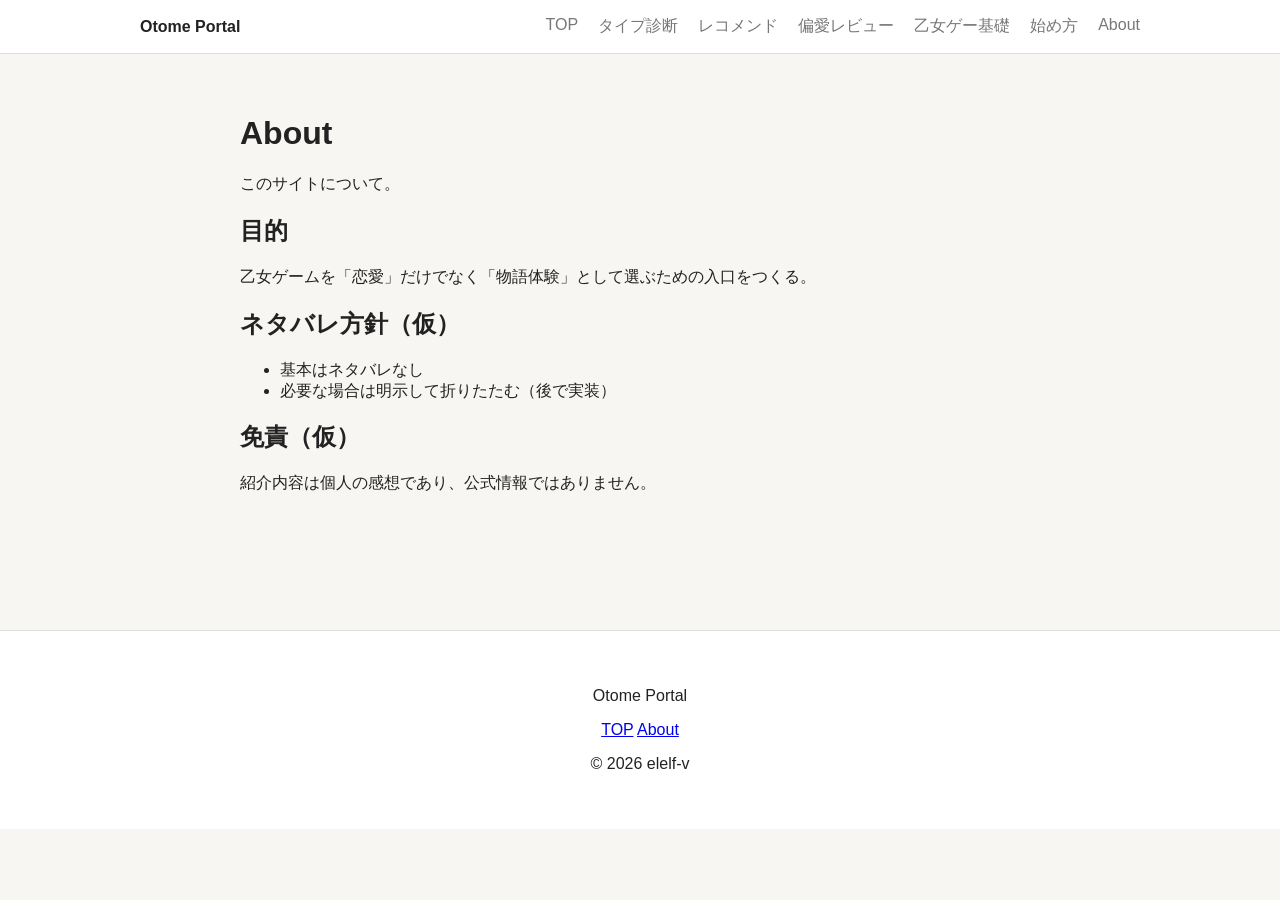
==== about.html @ 53890f55 "feat: initial site structure with shared header/footer and core pages" ====
<!doctype html>
<html lang="ja">
  <head>
    <meta charset="UTF-8" />
    <title>About | Otome Portal</title>
    <meta name="viewport" content="width=device-width, initial-scale=1" />
    <link rel="stylesheet" href="/assets/css/styles.css" />
  </head>
  <body>
    <div id="header"></div>

    <main>
      <h1>About</h1>
      <p>このサイトについて。</p>

      <section>
        <h2>目的</h2>
        <p>
          乙女ゲームを「恋愛」だけでなく「物語体験」として選ぶための入口をつくる。
        </p>
      </section>

      <section>
        <h2>ネタバレ方針（仮）</h2>
        <ul>
          <li>基本はネタバレなし</li>
          <li>必要な場合は明示して折りたたむ（後で実装）</li>
        </ul>
      </section>

      <section>
        <h2>免責（仮）</h2>
        <p>紹介内容は個人の感想であり、公式情報ではありません。</p>
      </section>
    </main>

    <div id="footer"></div>
    <script src="/assets/js/main.js"></script>
  </body>
</html>
---- assets/css/styles.css ----
/* リセット */
body {
  margin: 0;
  font-family: -apple-system, BlinkMacSystemFont, "Segoe UI", sans-serif;
  background: #f8f6f3;
  color: #222;
}

/* ヘッダー */
.site-header {
  background: white;
  border-bottom: 1px solid #ddd;
}

.header-inner {
  max-width: 1000px;
  margin: auto;
  padding: 16px;
  display: flex;
  justify-content: space-between;
  align-items: center;
}

.logo {
  text-decoration: none;
  font-weight: bold;
  color: #222;
}

.global-nav ul {
  list-style: none;
  padding: 0;
  margin: 0;
  display: flex;
}

.global-nav li {
  margin-left: 20px;
}

.global-nav a {
  text-decoration: none;
  color: #777; /* 非アクティブは薄く */
  padding-bottom: 6px; /* 下線用の余白 */
  border-bottom: 2px solid transparent; /* ふだんは見えない下線 */
}

/* ハンバーガー */
.menu-toggle {
  display: none;
  font-size: 24px;
  background: none;
  border: none;
}

/* フッター */
.site-footer {
  margin-top: 80px;
  padding: 40px;
  background: white;
  text-align: center;
  border-top: 1px solid #ddd;
}

/* メイン */
main {
  max-width: 800px;
  margin: auto;
  padding: 40px 20px;
}

/* TOP導線カード */
.card-grid {
  display: grid;
  grid-template-columns: repeat(auto-fit, minmax(200px, 1fr));
  gap: 20px;
}

.card {
  background: white;
  padding: 20px;
  border: 1px solid #ddd;
  text-decoration: none;
  color: inherit;
}

.card:hover {
  background: #f0ede8;
}

/* レスポンシブ */
@media (max-width: 700px) {
  .menu-toggle {
    display: block;
  }

  .global-nav {
    display: none;
  }

  .global-nav.open {
    display: block;
  }

  .global-nav ul {
    flex-direction: column;
  }

  .global-nav li {
    margin: 10px 0;
  }
}
.global-nav a.active {
  font-weight: 700;
  color: #111; /* アクティブは濃く */
  border-bottom-color: #111; /* 透明→濃色に変える */
}
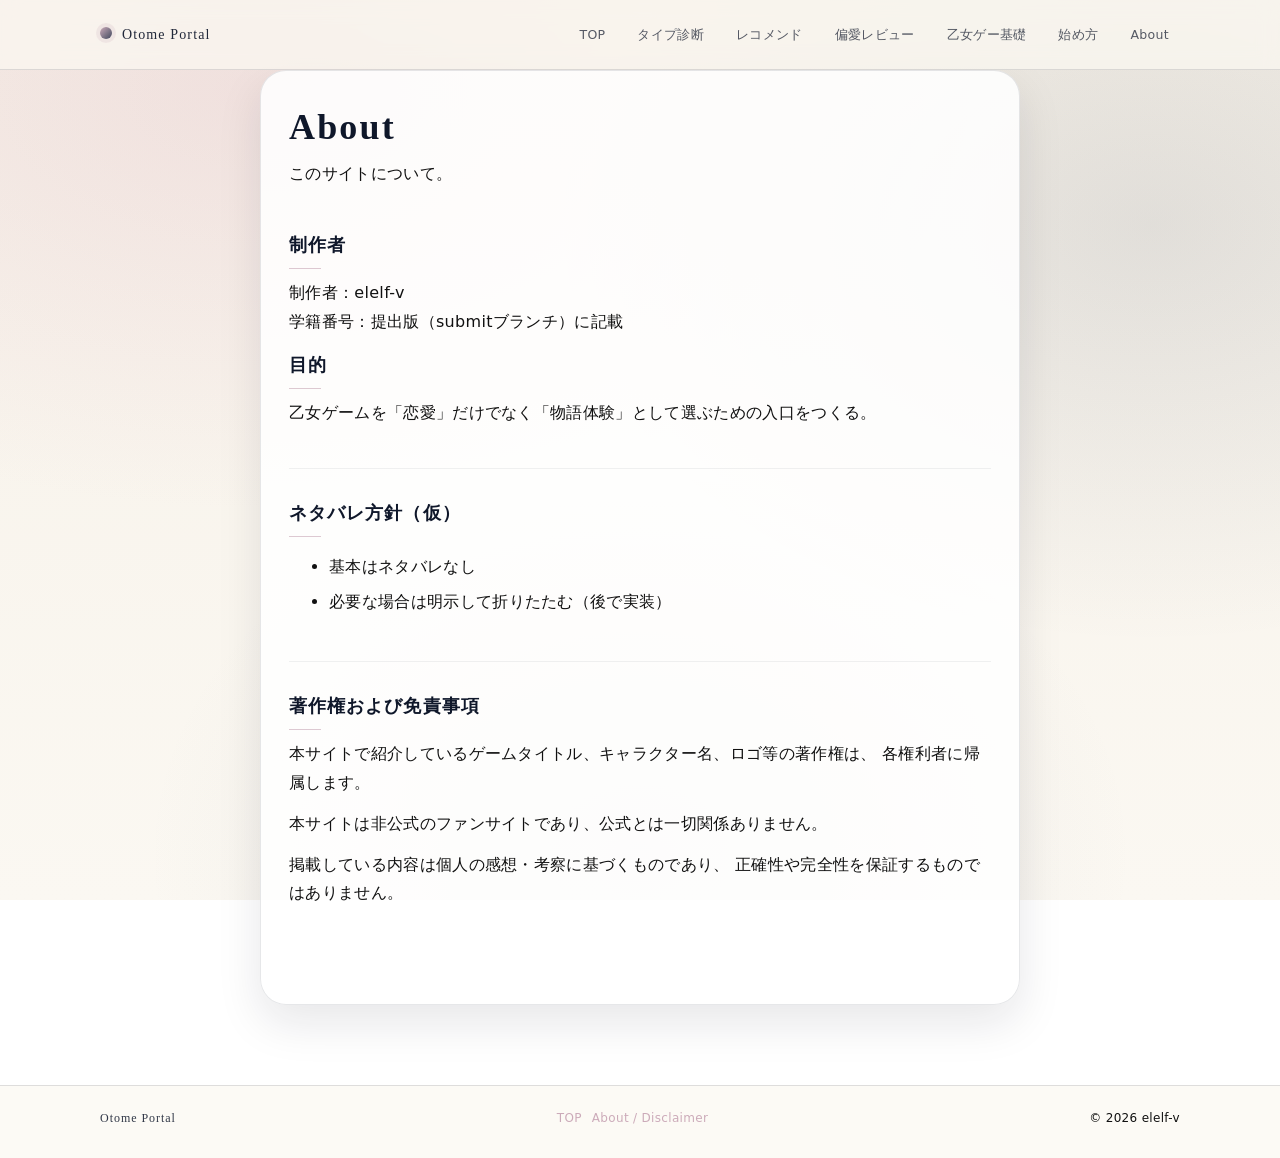
==== commit d4b96e6e: "feat: add author section to about page" ====
--- a/about.html
+++ b/about.html
@@ -4,7 +4,7 @@
     <meta charset="UTF-8" />
     <title>About | Otome Portal</title>
     <meta name="viewport" content="width=device-width, initial-scale=1" />
-    <link rel="stylesheet" href="/assets/css/styles.css" />
+    <link rel="stylesheet" href="assets/css/styles.css" />
   </head>
   <body>
     <div id="header"></div>
@@ -14,6 +14,12 @@
       <p>このサイトについて。</p>
 
       <section>
+        <h2>制作者</h2>
+
+        <p>
+          制作者：elelf-v<br />
+          学籍番号：提出版（submitブランチ）に記載
+        </p>
         <h2>目的</h2>
         <p>
           乙女ゲームを「恋愛」だけでなく「物語体験」として選ぶための入口をつくる。
@@ -29,12 +35,25 @@
       </section>
 
       <section>
-        <h2>免責（仮）</h2>
-        <p>紹介内容は個人の感想であり、公式情報ではありません。</p>
+        <h2>著作権および免責事項</h2>
+
+        <p>
+          本サイトで紹介しているゲームタイトル、キャラクター名、ロゴ等の著作権は、
+          各権利者に帰属します。
+        </p>
+
+        <p>
+          本サイトは非公式のファンサイトであり、公式とは一切関係ありません。
+        </p>
+
+        <p>
+          掲載している内容は個人の感想・考察に基づくものであり、
+          正確性や完全性を保証するものではありません。
+        </p>
       </section>
     </main>
 
     <div id="footer"></div>
-    <script src="/assets/js/main.js"></script>
+    <script src="assets/js/main.js"></script>
   </body>
 </html>
--- a/assets/css/styles.css
+++ b/assets/css/styles.css
@@ -1,30 +1,187 @@
-/* リセット */
+/* =========================================
+  Otome Portal styles
+  - warm beige + navy readability + dusty pink / chic red accent
+========================================= */
+
+:root {
+  /* Base */
+  --bg: #f6f1e8;
+  --bg2: #fbf8f2;
+  --panel: #ffffff;
+  --panel2: #fffaf2;
+  --line: rgba(15, 23, 42, 0.12);
+
+  /* Text */
+  --text: #0f172a;
+  --muted: rgba(15, 23, 42, 0.7);
+  --muted2: rgba(15, 23, 42, 0.55);
+
+  /* Accents */
+  --pink: #d9a3b6;
+  --pinkDeep: #c77f98;
+  --roseSoft: rgba(217, 163, 182, 0.22);
+
+  --navy: #1f2a44;
+  --gray: #6b7280;
+
+  --redChic: #9b2c2c;
+  --redChic2: #7f1d1d;
+
+  /* Effects */
+  --shadow: 0 18px 45px rgba(15, 23, 42, 0.12);
+  --shadow2: 0 10px 26px rgba(15, 23, 42, 0.1);
+  --radius: 18px;
+  --radius2: 26px;
+
+  --max: 1080px;
+
+  --serif:
+    ui-serif, "Noto Serif JP", "Hiragino Mincho ProN", "Yu Mincho", "YuMincho",
+    "MS PMincho", serif;
+  --sans:
+    ui-sans-serif, system-ui, -apple-system, "Segoe UI",
+    "Hiragino Kaku Gothic ProN", "Yu Gothic", "Meiryo", sans-serif;
+}
+
+* {
+  box-sizing: border-box;
+}
+html,
 body {
-  margin: 0;
-  font-family: -apple-system, BlinkMacSystemFont, "Segoe UI", sans-serif;
-  background: #f8f6f3;
-  color: #222;
-}
-
-/* ヘッダー */
+  height: 100%;
+}
+
+body {
+  margin: 0;
+  color: var(--text);
+  background:
+    radial-gradient(1200px 700px at 20% 10%, var(--roseSoft), transparent 60%),
+    radial-gradient(
+      1000px 700px at 90% 25%,
+      rgba(31, 42, 68, 0.1),
+      transparent 60%
+    ),
+    radial-gradient(
+      900px 700px at 50% 95%,
+      rgba(107, 114, 128, 0.1),
+      transparent 55%
+    ),
+    linear-gradient(180deg, var(--bg), var(--bg2));
+  font-family: var(--sans);
+  line-height: 1.8;
+  letter-spacing: 0.02em;
+  background-attachment: fixed; /* 背景の干渉を抑える */
+}
+
+a {
+  color: inherit;
+  text-decoration: none;
+}
+a:hover {
+  text-decoration: none;
+}
+
+:focus-visible {
+  outline: 2px solid rgba(201, 167, 182, 0.85);
+  outline-offset: 3px;
+  border-radius: 10px;
+}
+
+/* Layout */
+.container,
+.header-inner,
+.footer-inner {
+  width: min(var(--max), calc(100% - 40px));
+  margin: 0 auto;
+}
+
+/* ===== Main (paper) ===== */
+main {
+  width: min(760px, calc(100% - 40px));
+  margin: 0 auto;
+  padding: 34px 28px 56px;
+
+  background: rgba(255, 255, 255, 0.86);
+  border: 1px solid rgba(15, 23, 42, 0.1);
+  border-radius: var(--radius2);
+  box-shadow: 0 18px 45px rgba(15, 23, 42, 0.1);
+}
+
+/* Typo */
+h1,
+h2,
+h3 {
+  letter-spacing: 0.06em;
+  color: var(--text);
+}
+
+h1 {
+  font-family: var(--serif);
+  font-size: clamp(24px, 3vw, 36px);
+  line-height: 1.25;
+  margin: 0 0 10px;
+}
+h2 {
+  font-family: var(--serif);
+  font-size: 18px;
+  margin: 0 0 10px;
+}
+h3 {
+  font-family: var(--serif);
+  font-size: 15px;
+  margin: 18px 0 8px;
+}
+p {
+  margin: 0 0 12px;
+  color: #111; /* 本文は黒寄り固定 */
+}
+.small,
+.note {
+  font-size: 12.5px;
+  color: var(--muted);
+}
+
+/* ========= Header ========= */
 .site-header {
-  background: white;
-  border-bottom: 1px solid #ddd;
+  position: sticky;
+  top: 0;
+  z-index: 10;
+  backdrop-filter: blur(10px);
+  background: rgba(251, 248, 242, 0.72);
+  border-bottom: 1px solid var(--line);
 }
 
 .header-inner {
-  max-width: 1000px;
-  margin: auto;
-  padding: 16px;
   display: flex;
+  align-items: center;
   justify-content: space-between;
-  align-items: center;
+  gap: 14px;
+  padding: 14px 0;
 }
 
 .logo {
-  text-decoration: none;
-  font-weight: bold;
-  color: #222;
+  display: inline-flex;
+  align-items: baseline;
+  gap: 10px;
+  white-space: nowrap;
+  font-family: var(--serif);
+  letter-spacing: 0.08em;
+  font-size: 14px;
+  color: rgba(15, 23, 42, 0.92);
+}
+
+.logo::before {
+  content: "";
+  width: 12px;
+  height: 12px;
+  border-radius: 999px;
+  background: linear-gradient(
+    135deg,
+    rgba(201, 167, 182, 0.95),
+    rgba(31, 42, 68, 0.85)
+  );
+  box-shadow: 0 0 0 4px rgba(201, 167, 182, 0.18);
+  display: inline-block;
 }
 
 .global-nav ul {
@@ -32,86 +189,308 @@
   padding: 0;
   margin: 0;
   display: flex;
-}
-
-.global-nav li {
-  margin-left: 20px;
+  gap: 10px;
+  flex-wrap: wrap;
+  justify-content: flex-end;
 }
 
 .global-nav a {
-  text-decoration: none;
-  color: #777; /* 非アクティブは薄く */
-  padding-bottom: 6px; /* 下線用の余白 */
-  border-bottom: 2px solid transparent; /* ふだんは見えない下線 */
-}
-
-/* ハンバーガー */
+  font-size: 12.5px;
+  color: var(--muted);
+  padding: 8px 10px;
+  border-radius: 999px;
+  border: 1px solid transparent;
+  transition: 0.18s ease;
+}
+
+.global-nav a:hover {
+  color: var(--text);
+  border-color: rgba(201, 167, 182, 0.45);
+  background: rgba(201, 167, 182, 0.1);
+}
+
+.global-nav a.active {
+  color: var(--text);
+  border-color: rgba(201, 167, 182, 0.6);
+  background: rgba(201, 167, 182, 0.16);
+  font-weight: 700;
+}
+
 .menu-toggle {
   display: none;
   font-size: 24px;
   background: none;
   border: none;
-}
-
-/* フッター */
+  color: rgba(15, 23, 42, 0.9);
+}
+
+/* Mobile nav */
+@media (max-width: 760px) {
+  .menu-toggle {
+    display: inline-flex;
+    align-items: center;
+    justify-content: center;
+    padding: 8px 10px;
+    border-radius: 12px;
+    border: 1px solid rgba(15, 23, 42, 0.12);
+    background: rgba(255, 255, 255, 0.7);
+  }
+  .global-nav {
+    display: none;
+    width: 100%;
+  }
+  .global-nav.open {
+    display: block;
+  }
+  .header-inner {
+    flex-wrap: wrap;
+  }
+  .global-nav ul {
+    width: 100%;
+    justify-content: flex-start;
+    gap: 8px;
+    padding-bottom: 12px;
+  }
+}
+
+/* ========= Footer ========= */
 .site-footer {
   margin-top: 80px;
-  padding: 40px;
-  background: white;
-  text-align: center;
-  border-top: 1px solid #ddd;
-}
-
-/* メイン */
-main {
-  max-width: 800px;
-  margin: auto;
-  padding: 40px 20px;
-}
-
-/* TOP導線カード */
+  border-top: 1px solid rgba(15, 23, 42, 0.12);
+  padding: 22px 0 28px;
+  color: var(--muted2);
+  font-size: 12px;
+  background: rgba(251, 248, 242, 0.72);
+  backdrop-filter: blur(8px);
+}
+
+.footer-inner {
+  display: flex;
+  flex-wrap: wrap;
+  gap: 10px 16px;
+  align-items: center;
+  justify-content: space-between;
+}
+
+.footer-title {
+  font-family: var(--serif);
+  letter-spacing: 0.08em;
+  color: rgba(15, 23, 42, 0.86);
+  margin: 0;
+}
+
+.footer-nav {
+  display: flex;
+  gap: 10px;
+  flex-wrap: wrap;
+}
+.footer-nav a {
+  color: rgba(201, 167, 182, 0.95);
+}
+.footer-nav a:hover {
+  color: rgba(201, 167, 182, 1);
+  text-decoration: underline;
+}
+.copyright {
+  margin: 0;
+}
+
+/* ========= Generic panels ========= */
+.panel {
+  border: 1px solid var(--line);
+  background: linear-gradient(
+    180deg,
+    rgba(255, 255, 255, 0.86),
+    rgba(255, 250, 242, 0.74)
+  );
+  border-radius: var(--radius2);
+  box-shadow: var(--shadow2);
+  padding: 18px 18px 16px;
+}
+
+/* ========= TOP cards ========= */
 .card-grid {
   display: grid;
-  grid-template-columns: repeat(auto-fit, minmax(200px, 1fr));
-  gap: 20px;
+  grid-template-columns: repeat(auto-fit, minmax(220px, 1fr));
+  gap: 14px;
+  margin-top: 18px;
 }
 
 .card {
-  background: white;
-  padding: 20px;
-  border: 1px solid #ddd;
-  text-decoration: none;
-  color: inherit;
+  border: 1px solid rgba(15, 23, 42, 0.12);
+  background: rgba(255, 255, 255, 0.78);
+  border-radius: var(--radius);
+  padding: 16px 16px 14px;
+  transition: 0.18s ease;
+  box-shadow: 0 10px 28px rgba(15, 23, 42, 0.06);
+  display: block;
 }
 
 .card:hover {
-  background: #f0ede8;
-}
-
-/* レスポンシブ */
-@media (max-width: 700px) {
-  .menu-toggle {
-    display: block;
-  }
-
-  .global-nav {
-    display: none;
-  }
-
-  .global-nav.open {
-    display: block;
-  }
-
-  .global-nav ul {
-    flex-direction: column;
-  }
-
-  .global-nav li {
-    margin: 10px 0;
-  }
-}
-.global-nav a.active {
-  font-weight: 700;
-  color: #111; /* アクティブは濃く */
-  border-bottom-color: #111; /* 透明→濃色に変える */
-}
+  background: rgba(255, 255, 255, 0.92);
+  border-color: rgba(201, 167, 182, 0.55);
+  transform: translateY(-1px);
+}
+
+.card h2,
+.card h3 {
+  margin: 0 0 6px;
+  font-size: 14px;
+  color: rgba(15, 23, 42, 0.92);
+  font-family: var(--serif);
+}
+
+.card p {
+  margin: 0;
+  font-size: 12.8px;
+  color: var(--muted);
+  line-height: 1.65;
+}
+
+/* ========= Page header (Basics etc.) ========= */
+.page-header {
+  border: 1px solid var(--line);
+  background: linear-gradient(
+    180deg,
+    rgba(255, 255, 255, 0.84),
+    rgba(255, 250, 242, 0.74)
+  );
+  border-radius: var(--radius2);
+  box-shadow: var(--shadow2);
+  padding: 32px 26px 28px; /* ここを統一 */
+  margin-bottom: 18px;
+}
+
+.page-header h1 {
+  margin-bottom: 18px;
+}
+
+.page-header p {
+  color: var(--muted);
+  margin-bottom: 0;
+  max-width: 70ch;
+}
+
+/* TOC */
+.toc {
+  border: 1px solid rgba(201, 167, 182, 0.45);
+  background: linear-gradient(
+    135deg,
+    rgba(234, 209, 218, 0.24),
+    rgba(255, 250, 242, 0.78)
+  );
+  border-radius: var(--radius2);
+  padding: 16px 16px 14px;
+  box-shadow: 0 10px 26px rgba(15, 23, 42, 0.06);
+  margin: 18px 0 22px;
+}
+
+.toc h2 {
+  margin: 0 0 8px;
+  font-size: 15px;
+}
+
+.toc ol {
+  margin: 0;
+  padding-left: 20px;
+  color: rgba(15, 23, 42, 0.85);
+}
+
+.toc a {
+  color: rgba(31, 42, 68, 0.92);
+  border-bottom: 1px dashed rgba(201, 167, 182, 0.55);
+}
+.toc a:hover {
+  border-bottom-style: solid;
+}
+
+/* Article sections */
+main section {
+  padding: 28px 0;
+}
+
+main section + section {
+  border-top: 1px solid rgba(15, 23, 42, 0.06); /* 統一 */
+}
+
+main section h2 {
+  position: relative;
+  padding-bottom: 8px;
+}
+
+main section h2::after {
+  content: "";
+  position: absolute;
+  left: 0;
+  bottom: 0;
+  width: 32px;
+  height: 1px;
+  background: rgba(201, 167, 182, 0.6);
+}
+
+/* Lists */
+ul,
+ol {
+  color: #111;
+}
+li {
+  margin: 6px 0;
+}
+strong {
+  color: rgba(15, 23, 42, 0.95);
+}
+
+/* History DL */
+dl.history {
+  border: 1px solid rgba(15, 23, 42, 0.12);
+  background: rgba(255, 255, 255, 0.72);
+  border-radius: var(--radius);
+  padding: 14px 14px 10px;
+  margin: 12px 0;
+  box-shadow: 0 10px 28px rgba(15, 23, 42, 0.05);
+}
+
+dl.history dt {
+  font-weight: 800;
+  color: rgba(15, 23, 42, 0.92);
+  margin-top: 10px;
+  font-family: var(--serif);
+  letter-spacing: 0.06em;
+}
+
+dl.history dt:first-child {
+  margin-top: 0;
+}
+
+dl.history dd {
+  margin: 4px 0 0 0;
+  color: var(--muted);
+  line-height: 1.75;
+  padding-left: 10px;
+  border-left: 3px solid rgba(201, 167, 182, 0.45);
+}
+
+/* Next links */
+.next-links {
+  margin-top: 16px;
+  display: grid;
+  grid-template-columns: 1fr 1fr;
+  gap: 14px;
+}
+
+@media (max-width: 760px) {
+  main {
+    padding: 26px 18px 44px;
+    border-radius: 20px;
+  }
+  .next-links {
+    grid-template-columns: 1fr;
+  }
+}
+
+/* Utility */
+hr {
+  border: 0;
+  border-top: 1px solid rgba(15, 23, 42, 0.12);
+  margin: 22px 0;
+}
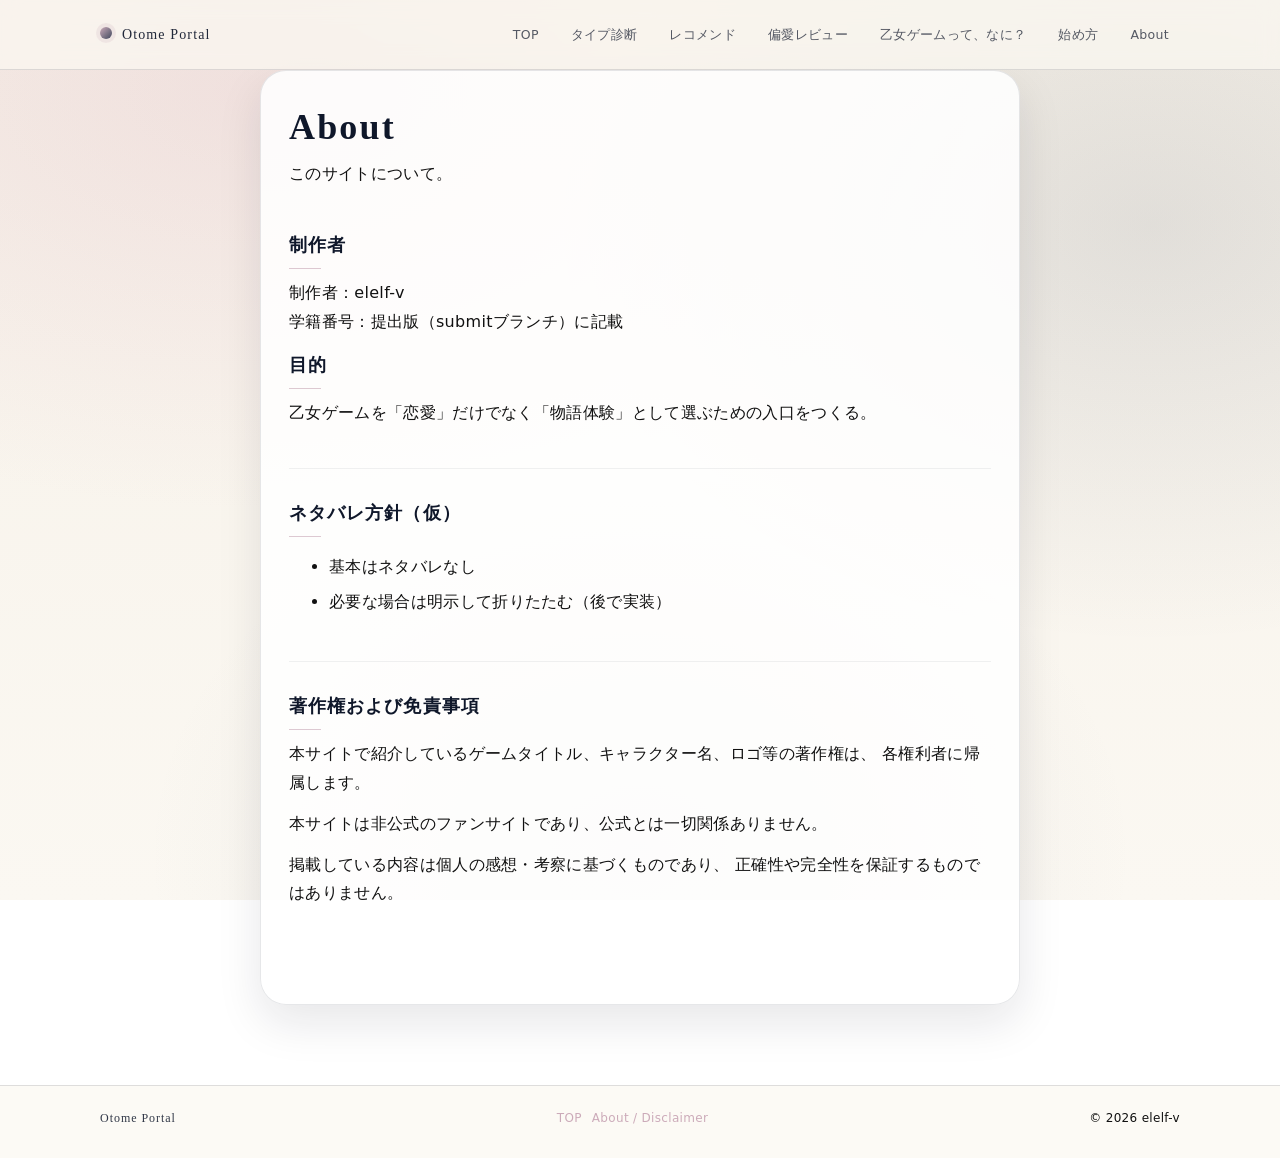
==== commit b5427376: "fix title&message" ====
--- a/about.html
+++ b/about.html
@@ -2,7 +2,7 @@
 <html lang="ja">
   <head>
     <meta charset="UTF-8" />
-    <title>About | Otome Portal</title>
+    <title>About｜Otome Portal</title>
     <meta name="viewport" content="width=device-width, initial-scale=1" />
     <link rel="stylesheet" href="assets/css/styles.css" />
   </head>
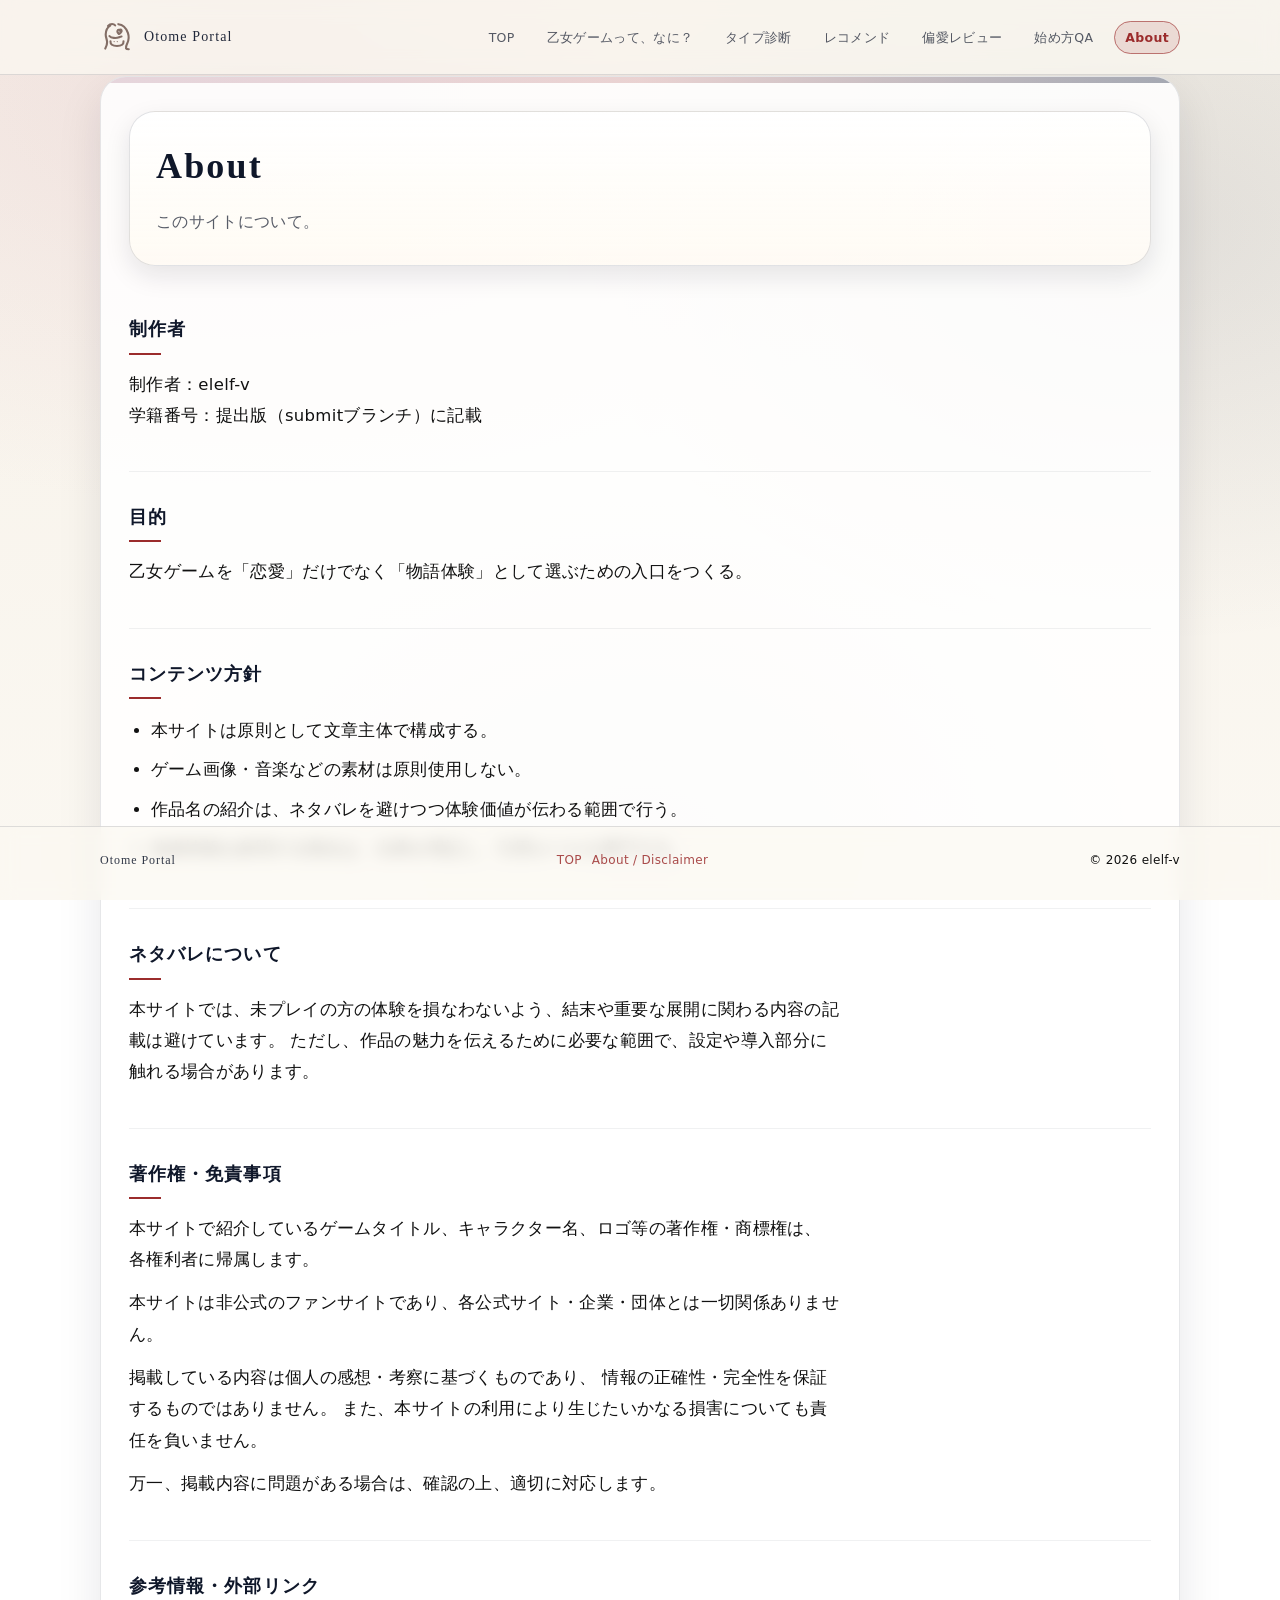
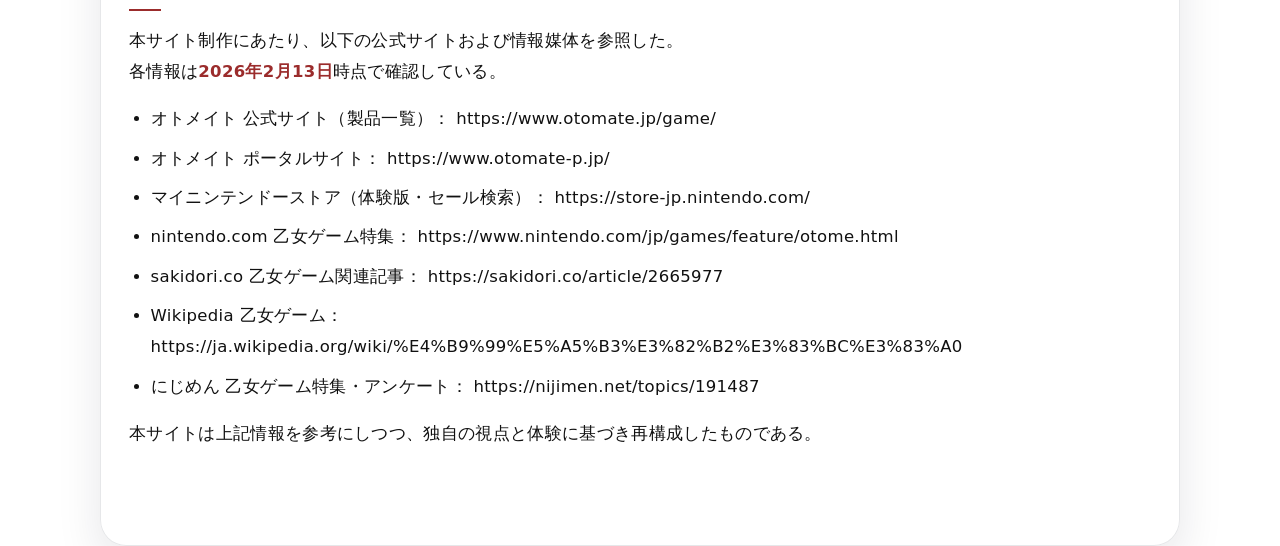
==== commit 8ec84c79: "add about" ====
--- a/about.html
+++ b/about.html
@@ -9,46 +9,145 @@
   <body>
     <div id="header"></div>
 
-    <main>
-      <h1>About</h1>
-      <p>このサイトについて。</p>
+    <main class="container">
+      <header class="page-header">
+        <h1>About</h1>
+        <p>このサイトについて。</p>
+      </header>
 
-      <section>
-        <h2>制作者</h2>
-
+      <section aria-labelledby="about-creator">
+        <h2 id="about-creator">制作者</h2>
         <p>
           制作者：elelf-v<br />
           学籍番号：提出版（submitブランチ）に記載
         </p>
-        <h2>目的</h2>
+      </section>
+
+      <section aria-labelledby="about-purpose">
+        <h2 id="about-purpose">目的</h2>
         <p>
           乙女ゲームを「恋愛」だけでなく「物語体験」として選ぶための入口をつくる。
         </p>
       </section>
 
-      <section>
-        <h2>ネタバレ方針（仮）</h2>
+      <section aria-labelledby="about-policy">
+        <h2 id="about-policy">コンテンツ方針</h2>
         <ul>
-          <li>基本はネタバレなし</li>
-          <li>必要な場合は明示して折りたたむ（後で実装）</li>
+          <li>本サイトは原則として文章主体で構成する。</li>
+          <li>ゲーム画像・音楽などの素材は原則使用しない。</li>
+          <li>
+            作品名の紹介は、ネタバレを避けつつ体験価値が伝わる範囲で行う。
+          </li>
+          <li>
+            他者情報を参照する場合は、出典を明記し、引用ルールを遵守する。
+          </li>
         </ul>
       </section>
 
-      <section>
-        <h2>著作権および免責事項</h2>
+      <section aria-labelledby="about-spoiler">
+        <h2 id="about-spoiler">ネタバレについて</h2>
+        <p>
+          本サイトでは、未プレイの方の体験を損なわないよう、結末や重要な展開に関わる内容の記載は避けています。
+          ただし、作品の魅力を伝えるために必要な範囲で、設定や導入部分に触れる場合があります。
+        </p>
+      </section>
+
+      <section aria-labelledby="about-copyright">
+        <h2 id="about-copyright">著作権・免責事項</h2>
 
         <p>
-          本サイトで紹介しているゲームタイトル、キャラクター名、ロゴ等の著作権は、
+          本サイトで紹介しているゲームタイトル、キャラクター名、ロゴ等の著作権・商標権は、
           各権利者に帰属します。
         </p>
 
         <p>
-          本サイトは非公式のファンサイトであり、公式とは一切関係ありません。
+          本サイトは非公式のファンサイトであり、各公式サイト・企業・団体とは一切関係ありません。
         </p>
 
         <p>
           掲載している内容は個人の感想・考察に基づくものであり、
-          正確性や完全性を保証するものではありません。
+          情報の正確性・完全性を保証するものではありません。
+          また、本サイトの利用により生じたいかなる損害についても責任を負いません。
+        </p>
+
+        <p>万一、掲載内容に問題がある場合は、確認の上、適切に対応します。</p>
+      </section>
+
+      <section aria-labelledby="about-references">
+        <h2 id="about-references">参考情報・外部リンク</h2>
+        <p>
+          本サイト制作にあたり、以下の公式サイトおよび情報媒体を参照した。<br />
+          各情報は<strong>2026年2月13日</strong>時点で確認している。
+        </p>
+
+        <ul>
+          <li>
+            オトメイト 公式サイト（製品一覧）：
+            <a
+              href="https://www.otomate.jp/game/"
+              target="_blank"
+              rel="noopener noreferrer"
+              >https://www.otomate.jp/game/</a
+            >
+          </li>
+          <li>
+            オトメイト ポータルサイト：
+            <a
+              href="https://www.otomate-p.jp/"
+              target="_blank"
+              rel="noopener noreferrer"
+              >https://www.otomate-p.jp/</a
+            >
+          </li>
+          <li>
+            マイニンテンドーストア（体験版・セール検索）：
+            <a
+              href="https://store-jp.nintendo.com/"
+              target="_blank"
+              rel="noopener noreferrer"
+              >https://store-jp.nintendo.com/</a
+            >
+          </li>
+          <li>
+            nintendo.com 乙女ゲーム特集：
+            <a
+              href="https://www.nintendo.com/jp/games/feature/otome.html"
+              target="_blank"
+              rel="noopener noreferrer"
+              >https://www.nintendo.com/jp/games/feature/otome.html</a
+            >
+          </li>
+          <li>
+            sakidori.co 乙女ゲーム関連記事：
+            <a
+              href="https://sakidori.co/article/2665977"
+              target="_blank"
+              rel="noopener noreferrer"
+              >https://sakidori.co/article/2665977</a
+            >
+          </li>
+          <li>
+            Wikipedia 乙女ゲーム：
+            <a
+              href="https://ja.wikipedia.org/wiki/%E4%B9%99%E5%A5%B3%E3%82%B2%E3%83%BC%E3%83%A0"
+              target="_blank"
+              rel="noopener noreferrer"
+              >https://ja.wikipedia.org/wiki/%E4%B9%99%E5%A5%B3%E3%82%B2%E3%83%BC%E3%83%A0</a
+            >
+          </li>
+          <li>
+            にじめん 乙女ゲーム特集・アンケート：
+            <a
+              href="https://nijimen.net/topics/191487"
+              target="_blank"
+              rel="noopener noreferrer"
+              >https://nijimen.net/topics/191487</a
+            >
+          </li>
+        </ul>
+
+        <p>
+          本サイトは上記情報を参考にしつつ、独自の視点と体験に基づき再構成したものである。
         </p>
       </section>
     </main>
--- a/assets/css/styles.css
+++ b/assets/css/styles.css
@@ -32,8 +32,11 @@
   --shadow2: 0 10px 26px rgba(15, 23, 42, 0.1);
   --radius: 18px;
   --radius2: 26px;
+  --header-space: 74px;
+  --footer-space: 82px;
 
   --max: 1080px;
+  --reading: 68ch;
 
   --serif:
     ui-serif, "Noto Serif JP", "Hiragino Mincho ProN", "Yu Mincho", "YuMincho",
@@ -49,6 +52,11 @@
 html,
 body {
   height: 100%;
+}
+
+html {
+  scroll-padding-top: calc(var(--header-space) + 12px);
+  scroll-padding-bottom: calc(var(--footer-space) + 36px);
 }
 
 body {
@@ -68,9 +76,13 @@
     ),
     linear-gradient(180deg, var(--bg), var(--bg2));
   font-family: var(--sans);
-  line-height: 1.8;
+  line-height: 1.9;
   letter-spacing: 0.02em;
-  background-attachment: fixed; /* 背景の干渉を抑える */
+  text-rendering: optimizeLegibility;
+  -webkit-font-smoothing: antialiased;
+  background-attachment: fixed; /* Keep decorative bg behind content */
+  padding-top: var(--header-space);
+  padding-bottom: calc(var(--footer-space) + 36px);
 }
 
 a {
@@ -105,6 +117,22 @@
   border: 1px solid rgba(15, 23, 42, 0.1);
   border-radius: var(--radius2);
   box-shadow: 0 18px 45px rgba(15, 23, 42, 0.1);
+  position: relative;
+  overflow: hidden;
+}
+
+main::before {
+  content: "";
+  position: absolute;
+  inset: 0 0 auto 0;
+  height: 6px;
+  background: linear-gradient(
+    90deg,
+    rgba(201, 167, 182, 0.45),
+    rgba(155, 44, 44, 0.2),
+    rgba(31, 42, 68, 0.4)
+  );
+  pointer-events: none;
 }
 
 /* Typo */
@@ -133,7 +161,15 @@
 }
 p {
   margin: 0 0 12px;
-  color: #111; /* 本文は黒寄り固定 */
+  color: #111; /* Body text readability */
+  max-width: var(--reading);
+}
+
+main > p,
+main section > p,
+main li,
+main dd {
+  font-size: clamp(14.5px, 0.95rem + 0.18vw, 16.5px);
 }
 .small,
 .note {
@@ -143,9 +179,11 @@
 
 /* ========= Header ========= */
 .site-header {
-  position: sticky;
+  position: fixed;
   top: 0;
-  z-index: 10;
+  left: 0;
+  right: 0;
+  z-index: 20;
   backdrop-filter: blur(10px);
   background: rgba(251, 248, 242, 0.72);
   border-bottom: 1px solid var(--line);
@@ -161,7 +199,7 @@
 
 .logo {
   display: inline-flex;
-  align-items: baseline;
+  align-items: center;
   gap: 10px;
   white-space: nowrap;
   font-family: var(--serif);
@@ -170,18 +208,20 @@
   color: rgba(15, 23, 42, 0.92);
 }
 
-.logo::before {
-  content: "";
-  width: 12px;
-  height: 12px;
-  border-radius: 999px;
-  background: linear-gradient(
-    135deg,
-    rgba(201, 167, 182, 0.95),
-    rgba(31, 42, 68, 0.85)
-  );
-  box-shadow: 0 0 0 4px rgba(201, 167, 182, 0.18);
-  display: inline-block;
+.logo-icon {
+  width: 34px;
+  height: 34px;
+  flex: 0 0 34px;
+  background-color: rgba(126, 104, 95, 0.95);
+  -webkit-mask: url("../images/otome-portal-icon.svg") center / contain
+    no-repeat;
+  mask: url("../images/otome-portal-icon.svg") center / contain no-repeat;
+  transition: background-color 0.18s ease;
+}
+
+.logo:hover .logo-icon,
+.logo:focus-visible .logo-icon {
+  background-color: var(--redChic);
 }
 
 .global-nav ul {
@@ -204,15 +244,15 @@
 }
 
 .global-nav a:hover {
-  color: var(--text);
-  border-color: rgba(201, 167, 182, 0.45);
-  background: rgba(201, 167, 182, 0.1);
+  color: var(--redChic);
+  border-color: rgba(155, 44, 44, 0.45);
+  background: rgba(155, 44, 44, 0.08);
 }
 
 .global-nav a.active {
-  color: var(--text);
-  border-color: rgba(201, 167, 182, 0.6);
-  background: rgba(201, 167, 182, 0.16);
+  color: var(--redChic);
+  border-color: rgba(155, 44, 44, 0.6);
+  background: rgba(155, 44, 44, 0.12);
   font-weight: 700;
 }
 
@@ -255,7 +295,12 @@
 
 /* ========= Footer ========= */
 .site-footer {
-  margin-top: 80px;
+  position: fixed;
+  left: 0;
+  right: 0;
+  bottom: 0;
+  z-index: 18;
+  margin-top: 0;
   border-top: 1px solid rgba(15, 23, 42, 0.12);
   padding: 22px 0 28px;
   color: var(--muted2);
@@ -285,10 +330,13 @@
   flex-wrap: wrap;
 }
 .footer-nav a {
-  color: rgba(201, 167, 182, 0.95);
+  color: var(--redChic);
+  opacity: 0.85;
+  transition: 0.18s ease;
 }
 .footer-nav a:hover {
-  color: rgba(201, 167, 182, 1);
+  color: var(--redChic);
+  opacity: 1;
   text-decoration: underline;
 }
 .copyright {
@@ -324,12 +372,35 @@
   transition: 0.18s ease;
   box-shadow: 0 10px 28px rgba(15, 23, 42, 0.06);
   display: block;
+  position: relative;
+  overflow: hidden;
+}
+
+.card::before {
+  content: "";
+  position: absolute;
+  top: 0;
+  left: -30%;
+  width: 60%;
+  height: 2px;
+  background: linear-gradient(
+    90deg,
+    transparent,
+    rgba(155, 44, 44, 0.55),
+    transparent
+  );
+  transition: 0.22s ease;
 }
 
 .card:hover {
   background: rgba(255, 255, 255, 0.92);
-  border-color: rgba(201, 167, 182, 0.55);
-  transform: translateY(-1px);
+  border-color: rgba(155, 44, 44, 0.45);
+  box-shadow: 0 12px 32px rgba(155, 44, 44, 0.12);
+  transform: translateY(-2px);
+}
+
+.card:hover::before {
+  left: 35%;
 }
 
 .card h2,
@@ -357,7 +428,7 @@
   );
   border-radius: var(--radius2);
   box-shadow: var(--shadow2);
-  padding: 32px 26px 28px; /* ここを統一 */
+  padding: 32px 26px 28px; /* Keep header rhythm consistent */
   margin-bottom: 18px;
 }
 
@@ -369,6 +440,117 @@
   color: var(--muted);
   margin-bottom: 0;
   max-width: 70ch;
+}
+
+/* ========= Review ========= */
+.review-article {
+  padding-top: 8px;
+}
+
+.review-header {
+  border: 1px solid var(--line);
+  background: linear-gradient(
+    180deg,
+    rgba(255, 255, 255, 0.86),
+    rgba(255, 250, 242, 0.74)
+  );
+  border-radius: var(--radius2);
+  box-shadow: var(--shadow2);
+  padding: 30px 24px 24px;
+  margin-bottom: 18px;
+}
+
+.review-header h1 {
+  margin: 0 0 10px;
+}
+
+.review-header .lead {
+  margin: 0;
+  color: var(--muted);
+  max-width: 70ch;
+}
+
+.review-item {
+  border: 1px solid rgba(15, 23, 42, 0.12);
+  border-radius: var(--radius);
+  background: rgba(255, 255, 255, 0.95);
+  box-shadow: 0 10px 28px rgba(15, 23, 42, 0.06);
+  padding: 20px 18px 16px;
+}
+
+.review-item + .review-item {
+  margin-top: 14px;
+}
+
+.review-item h2 {
+  margin-top: 0;
+  margin-bottom: 12px;
+  padding-bottom: 8px;
+  font-size: clamp(18px, 1rem + 0.32vw, 22px);
+}
+
+.review-item h2.review-title {
+  position: relative;
+  padding-left: 42px;
+  min-height: 34px;
+}
+
+.review-item h2.review-title::before {
+  content: "";
+  position: absolute;
+  left: 0;
+  top: 1px;
+  width: 30px;
+  height: 30px;
+  background-position: center;
+  background-size: contain;
+  background-repeat: no-repeat;
+}
+
+.review-item h2.icon-sangoku::before {
+  background-image: url("../images/review-icon-sangoku.svg");
+}
+
+.review-item h2.icon-olympia::before {
+  background-image: url("../images/review-icon-olympia.svg");
+}
+
+.review-item h2.icon-bws::before {
+  background-image: url("../images/review-icon-bws.svg");
+}
+
+.review-item h2.icon-hakuoki::before {
+  background-image: url("../images/review-icon-hakuoki.svg");
+}
+
+.review-item h2::after {
+  content: "";
+  display: block;
+  width: 32px;
+  height: 2px;
+  margin-top: 8px;
+  background: var(--redChic);
+}
+
+.review-item p {
+  color: rgba(15, 23, 42, 0.78);
+  margin-bottom: 12px;
+  max-width: none;
+  line-height: 1.95;
+}
+
+.review-point {
+  border-left: 3px solid rgba(155, 44, 44, 0.6);
+  background: rgba(155, 44, 44, 0.05);
+  border-radius: 10px;
+  padding: 12px 14px;
+}
+
+.review-tag {
+  margin: 0;
+  font-size: 12.5px;
+  color: var(--muted2);
+  letter-spacing: 0.04em;
 }
 
 /* TOC */
@@ -398,9 +580,12 @@
 
 .toc a {
   color: rgba(31, 42, 68, 0.92);
-  border-bottom: 1px dashed rgba(201, 167, 182, 0.55);
+  border-bottom: 1px dashed rgba(155, 44, 44, 0.45);
+  transition: 0.18s ease;
 }
 .toc a:hover {
+  color: var(--redChic);
+  border-bottom: 1px solid var(--redChic);
   border-bottom-style: solid;
 }
 
@@ -410,12 +595,13 @@
 }
 
 main section + section {
-  border-top: 1px solid rgba(15, 23, 42, 0.06); /* 統一 */
+  border-top: 1px solid rgba(15, 23, 42, 0.06); /* Section divider */
 }
 
 main section h2 {
   position: relative;
   padding-bottom: 8px;
+  margin-bottom: 14px;
 }
 
 main section h2::after {
@@ -424,38 +610,51 @@
   left: 0;
   bottom: 0;
   width: 32px;
-  height: 1px;
-  background: rgba(201, 167, 182, 0.6);
+  height: 2px;
+  background: var(--redChic);
 }
 
 /* Lists */
 ul,
 ol {
   color: #111;
+  padding-left: 1.35em;
 }
 li {
-  margin: 6px 0;
+  margin: 8px 0;
 }
 strong {
-  color: rgba(15, 23, 42, 0.95);
+  color: var(--redChic);
+  font-weight: 700;
 }
 
 /* History DL */
 dl.history {
-  border: 1px solid rgba(15, 23, 42, 0.12);
-  background: rgba(255, 255, 255, 0.72);
+  border: 2px solid rgba(155, 44, 44, 0.2);
+  background: linear-gradient(
+    180deg,
+    rgba(255, 255, 255, 0.9),
+    rgba(255, 250, 242, 0.8)
+  );
   border-radius: var(--radius);
-  padding: 14px 14px 10px;
-  margin: 12px 0;
-  box-shadow: 0 10px 28px rgba(15, 23, 42, 0.05);
+  padding: 18px;
+  margin: 18px 0 24px;
+  box-shadow: 0 10px 28px rgba(155, 44, 44, 0.06);
 }
 
 dl.history dt {
-  font-weight: 800;
-  color: rgba(15, 23, 42, 0.92);
-  margin-top: 10px;
+  font-weight: 900;
+  color: var(--redChic);
+  margin-top: 14px;
+  margin-bottom: 6px;
   font-family: var(--serif);
-  letter-spacing: 0.06em;
+  letter-spacing: 0.08em;
+  font-size: 15px;
+  padding: 8px 10px;
+  background: rgba(155, 44, 44, 0.06);
+  border-radius: 8px;
+  border-left: 4px solid var(--redChic);
+  padding-left: 12px;
 }
 
 dl.history dt:first-child {
@@ -463,11 +662,11 @@
 }
 
 dl.history dd {
-  margin: 4px 0 0 0;
+  margin: 0 0 12px 0;
   color: var(--muted);
-  line-height: 1.75;
-  padding-left: 10px;
-  border-left: 3px solid rgba(201, 167, 182, 0.45);
+  line-height: 1.8;
+  padding-left: 14px;
+  border-left: 2px solid rgba(155, 44, 44, 0.25);
 }
 
 /* Next links */
@@ -478,14 +677,128 @@
   gap: 14px;
 }
 
+/* Footnotes & References */
+.note {
+  padding: 12px 14px;
+  background: rgba(155, 44, 44, 0.04);
+  border-left: 3px solid var(--redChic);
+  border-radius: 6px;
+  margin: 16px 0;
+  font-size: 13px;
+  color: var(--muted);
+  max-width: var(--reading);
+}
+
+/* Reference links / supscript */
+sup {
+  font-size: 0.8em;
+}
+
+a.footnote {
+  color: var(--redChic);
+  text-decoration: none;
+  border-bottom: 1px dotted var(--redChic);
+  padding: 0 2px;
+  margin: 0 2px;
+}
+
+a.footnote:hover {
+  background: rgba(155, 44, 44, 0.08);
+  border-bottom-style: solid;
+}
+
 @media (max-width: 760px) {
   main {
     padding: 26px 18px 44px;
     border-radius: 20px;
   }
+  h1 {
+    letter-spacing: 0.04em;
+  }
+  p,
+  li,
+  dd {
+    line-height: 1.85;
+  }
+  .page-header {
+    padding: 24px 16px 20px;
+  }
+  .review-header {
+    padding: 24px 16px 20px;
+  }
+  .review-item {
+    padding: 16px 14px 14px;
+  }
+  .review-item h2.review-title {
+    padding-left: 36px;
+    min-height: 30px;
+  }
+  .review-item h2.review-title::before {
+    width: 24px;
+    height: 24px;
+    top: 1px;
+  }
+  .toc {
+    padding: 14px 14px 12px;
+  }
+  .card-grid {
+    gap: 10px;
+  }
+  .card {
+    padding: 14px 13px 12px;
+  }
   .next-links {
     grid-template-columns: 1fr;
   }
+  dl.history dt {
+    font-size: 14px;
+    padding: 6px 8px;
+  }
+}
+
+/* ========= Buttons ========= */
+.btn,
+button {
+  font-family: var(--sans);
+  padding: 10px 16px;
+  border-radius: var(--radius);
+  border: none;
+  font-size: 14px;
+  cursor: pointer;
+  transition: 0.18s ease;
+  letter-spacing: 0.02em;
+  font-weight: 600;
+}
+
+.btn-primary,
+button.primary {
+  background: var(--redChic);
+  color: white;
+  box-shadow: 0 6px 20px rgba(155, 44, 44, 0.25);
+}
+
+.btn-primary:hover,
+button.primary:hover {
+  background: var(--redChic2);
+  box-shadow: 0 8px 24px rgba(155, 44, 44, 0.35);
+  transform: translateY(-1px);
+}
+
+.btn-primary:active,
+button.primary:active {
+  transform: translateY(0);
+  box-shadow: 0 4px 12px rgba(155, 44, 44, 0.25);
+}
+
+.btn-secondary {
+  background: rgba(201, 167, 182, 0.12);
+  color: var(--redChic);
+  border: 1px solid rgba(155, 44, 44, 0.3);
+}
+
+.btn-secondary:hover {
+  background: rgba(155, 44, 44, 0.08);
+  border-color: rgba(155, 44, 44, 0.5);
 }
 
 /* Utility */
@@ -494,3 +807,386 @@
   border-top: 1px solid rgba(15, 23, 42, 0.12);
   margin: 22px 0;
 }
+
+/* ========= Diagnosis / Recommend ========= */
+.diagnosis {
+  margin-top: 14px;
+  display: grid;
+  gap: 12px;
+  padding-bottom: calc(var(--footer-space) + 8px);
+}
+
+.diagnosis .question {
+  margin: 0;
+  border: 1px solid rgba(15, 23, 42, 0.12);
+  border-radius: 16px;
+  padding: 16px 16px 14px;
+  background: linear-gradient(
+    180deg,
+    rgba(255, 255, 255, 0.96),
+    rgba(255, 250, 242, 0.92)
+  );
+  box-shadow: 0 8px 22px rgba(15, 23, 42, 0.06);
+  transition: 0.18s ease;
+}
+
+.diagnosis .question:hover {
+  border-color: rgba(155, 44, 44, 0.38);
+  box-shadow: 0 12px 28px rgba(155, 44, 44, 0.1);
+}
+
+.diagnosis .question legend {
+  display: block;
+  width: 100%;
+  margin: 0 0 10px;
+  padding: 0;
+  font-family: var(--serif);
+  font-size: 15.5px;
+  font-weight: 700;
+  letter-spacing: 0.04em;
+  color: rgba(15, 23, 42, 0.92);
+}
+
+.diagnosis .question label {
+  display: flex;
+  align-items: center;
+  gap: 10px;
+  cursor: pointer;
+  border: 1px solid rgba(15, 23, 42, 0.14);
+  border-radius: 12px;
+  background: rgba(255, 255, 255, 0.9);
+  color: rgba(15, 23, 42, 0.82);
+  padding: 10px 12px;
+  line-height: 1.75;
+  transition: 0.18s ease;
+}
+
+.diagnosis .question label + label {
+  margin-top: 8px;
+}
+
+.diagnosis .question label:hover {
+  border-color: rgba(155, 44, 44, 0.35);
+  background: rgba(255, 255, 255, 0.98);
+  color: rgba(15, 23, 42, 0.9);
+  transform: translateY(-1px);
+}
+
+.diagnosis .question input[type="radio"] {
+  appearance: none;
+  width: 18px;
+  height: 18px;
+  margin: 0;
+  border-radius: 999px;
+  border: 2px solid rgba(31, 42, 68, 0.45);
+  background: rgba(255, 255, 255, 0.98);
+  position: relative;
+  flex: 0 0 18px;
+  transition: 0.18s ease;
+}
+
+.diagnosis .question input[type="radio"]::after {
+  content: "";
+  position: absolute;
+  inset: 3px;
+  border-radius: 999px;
+  background: var(--redChic);
+  transform: scale(0);
+  transition: transform 0.16s ease;
+}
+
+.diagnosis .question input[type="radio"]:checked {
+  border-color: rgba(155, 44, 44, 0.8);
+  box-shadow: 0 0 0 4px rgba(155, 44, 44, 0.12);
+}
+
+.diagnosis .question input[type="radio"]:checked::after {
+  transform: scale(1);
+}
+
+.diagnosis .question label:has(input[type="radio"]:checked) {
+  border-color: rgba(155, 44, 44, 0.5);
+  background: rgba(155, 44, 44, 0.08);
+  color: rgba(15, 23, 42, 0.95);
+}
+
+.diagnosis .btn-primary {
+  margin-top: 0;
+  justify-self: start;
+  min-width: 200px;
+}
+
+.diagnosis .note-small {
+  margin: 2px 0 0;
+  padding: 0;
+  border: 0;
+  background: transparent;
+  color: rgba(15, 23, 42, 0.68);
+}
+
+.diagnosis .note-small + .btn-primary {
+  margin-top: 6px;
+}
+
+.recommend-section {
+  margin: 28px 0;
+  padding: 22px;
+  border-radius: 18px;
+  border: 1px solid rgba(15, 23, 42, 0.12);
+  background: rgba(255, 255, 255, 0.95);
+}
+
+.recommend-section > h2 {
+  margin-bottom: 14px;
+}
+
+.recommend-section p,
+.recommend-section li,
+.recommend-lead,
+.result-title,
+.result-sub {
+  color: rgba(15, 23, 42, 0.76);
+  line-height: 1.95;
+}
+
+.recommend-lead {
+  margin: 6px 0 0;
+}
+
+.works-grid {
+  display: grid;
+  grid-template-columns: repeat(2, minmax(0, 1fr));
+  gap: 14px;
+  margin-top: 14px;
+}
+
+.work-card {
+  border: 1px solid rgba(15, 23, 42, 0.1);
+  border-radius: 14px;
+  background: rgba(255, 255, 255, 0.96);
+  padding: 14px;
+}
+
+.work-top {
+  display: flex;
+  align-items: center;
+  gap: 10px;
+}
+
+.icon {
+  display: none;
+}
+
+.work-card h3 {
+  margin: 0;
+  display: flex;
+  align-items: center;
+  gap: 10px;
+  font-family: var(--serif);
+  font-size: clamp(19px, 1rem + 0.25vw, 22px);
+  line-height: 1.35;
+  letter-spacing: 0.04em;
+}
+
+/* recommend.html cards with direct h3 titles */
+.work-card h3::before {
+  content: "\25C7";
+  width: 1.35em;
+  flex: 0 0 1.35em;
+  text-align: center;
+  font-size: 1.05em;
+  color: rgba(15, 23, 42, 0.84);
+  opacity: 0.95;
+}
+
+.work-card p {
+  margin: 8px 0 0;
+  max-width: none;
+  color: rgba(15, 23, 42, 0.76);
+  line-height: 1.95;
+}
+
+/* Icon mapping */
+main.page > .recommend-section:first-of-type .work-card:nth-of-type(1) h3::before,
+#type-c .work-card:nth-of-type(1) h3::before {
+  content: "\1F4D3";
+}
+
+main.page > .recommend-section:first-of-type .work-card:nth-of-type(2) h3::before,
+#type-a .work-card:nth-of-type(1) h3::before {
+  content: "\26D3";
+}
+
+main.page > .recommend-section:first-of-type .work-card:nth-of-type(3) h3::before,
+#type-d .work-card:nth-of-type(1) h3::before {
+  content: "\1F338";
+}
+
+#type-a .work-card:nth-of-type(2) h3::before {
+  content: "\1F4AC";
+}
+
+#type-a .work-card:nth-of-type(3) h3::before {
+  content: "\1F451";
+}
+
+#type-b .work-card:nth-of-type(1) h3::before {
+  content: "\2699";
+}
+
+#type-b .work-card:nth-of-type(2) h3::before {
+  content: "\2694";
+}
+
+#type-b .work-card:nth-of-type(3) h3::before {
+  content: "\2694";
+}
+
+#type-c .work-card:nth-of-type(2) h3::before {
+  content: "\1F3F9";
+}
+
+#type-c .work-card:nth-of-type(3) h3::before {
+  content: "\1F977";
+}
+
+#type-d .work-card:nth-of-type(2) h3::before {
+  content: "\1F458";
+}
+
+#type-d .work-card:nth-of-type(3) h3::before {
+  content: "\1F4DC";
+}
+
+#type-b .simple-list li:nth-of-type(1)::before {
+  content: "\1F52B\00A0";
+}
+
+#type-b .simple-list li:nth-of-type(2)::before {
+  content: "\2708\00A0";
+}
+
+#type-b .simple-list li:nth-of-type(3)::before {
+  content: "\1F0CF\00A0";
+}
+
+#type-c .simple-list li:nth-of-type(1)::before {
+  content: "\1F44A\00A0";
+}
+
+#type-c .simple-list li:nth-of-type(2)::before {
+  content: "\1F3A4\00A0";
+}
+
+#type-d .simple-list li:nth-of-type(1)::before {
+  content: "\1F478\00A0";
+}
+
+#type-d .simple-list li:nth-of-type(2)::before {
+  content: "\1F5FC\00A0";
+}
+
+#type-d .simple-list li:nth-of-type(3)::before {
+  content: "\1F3AD\00A0";
+}
+
+.type-nav-list {
+  list-style: none;
+  padding: 0;
+  margin: 12px 0 0;
+  display: grid;
+  gap: 10px;
+}
+
+.type-nav-list a {
+  display: block;
+  padding: 12px 14px;
+  border-radius: 14px;
+  border: 1px solid rgba(15, 23, 42, 0.12);
+  background: rgba(255, 255, 255, 0.92);
+  color: rgba(15, 23, 42, 0.86);
+  text-decoration: none;
+  transition: 0.18s ease;
+}
+
+.type-nav-list a:hover {
+  border-color: rgba(155, 44, 44, 0.42);
+  color: var(--redChic);
+  background: rgba(255, 255, 255, 0.98);
+}
+
+.result-banner {
+  margin: 14px 0 22px;
+  padding: 16px 18px;
+  border-radius: 16px;
+  border: 1px solid rgba(179, 58, 58, 0.35);
+  background: rgba(255, 255, 255, 0.92);
+}
+
+.result-title {
+  margin: 0 0 2px;
+}
+
+.result-title strong {
+  color: var(--redChic);
+}
+
+.result-sub {
+  margin: 0;
+}
+
+.result-link {
+  margin: 8px 0 0;
+}
+
+.result-link a {
+  color: var(--redChic);
+  border-bottom: 1px dashed rgba(155, 44, 44, 0.5);
+}
+
+.result-link a:hover {
+  border-bottom-style: solid;
+}
+
+.more {
+  margin-top: 12px;
+}
+
+.more summary {
+  cursor: pointer;
+  font-weight: 700;
+}
+
+.simple-list {
+  margin: 10px 0 0 1.2em;
+}
+
+.highlight {
+  border: 2px solid rgba(179, 58, 58, 0.75);
+  box-shadow: 0 16px 36px rgba(179, 58, 58, 0.16);
+}
+
+.note-small {
+  margin-top: 10px;
+  font-size: 0.85rem;
+  color: rgba(15, 23, 42, 0.66);
+}
+
+@media (max-width: 720px) {
+  .diagnosis .question {
+    padding: 14px 12px 12px;
+  }
+
+  .diagnosis .question label {
+    padding: 9px 10px;
+  }
+
+  .diagnosis .btn-primary {
+    width: 100%;
+    min-width: 0;
+  }
+
+  .works-grid {
+    grid-template-columns: 1fr;
+  }
+}
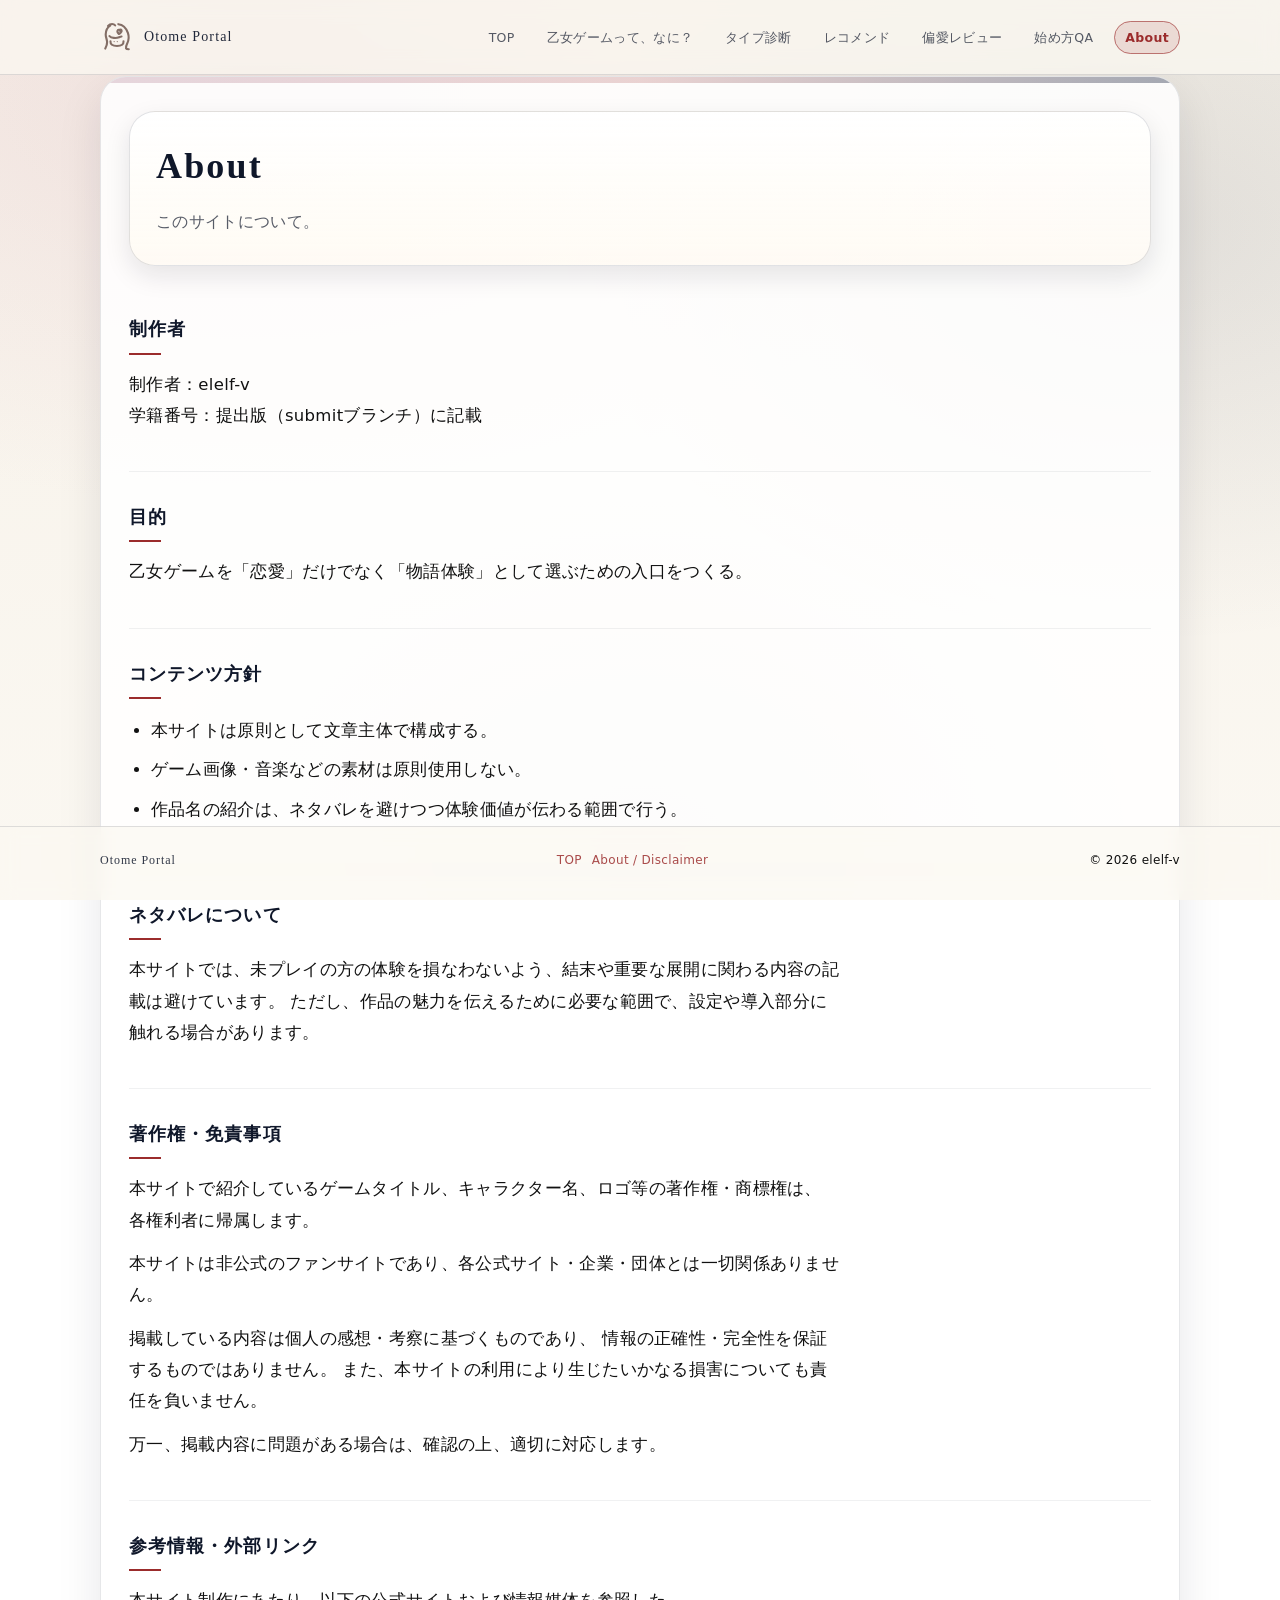
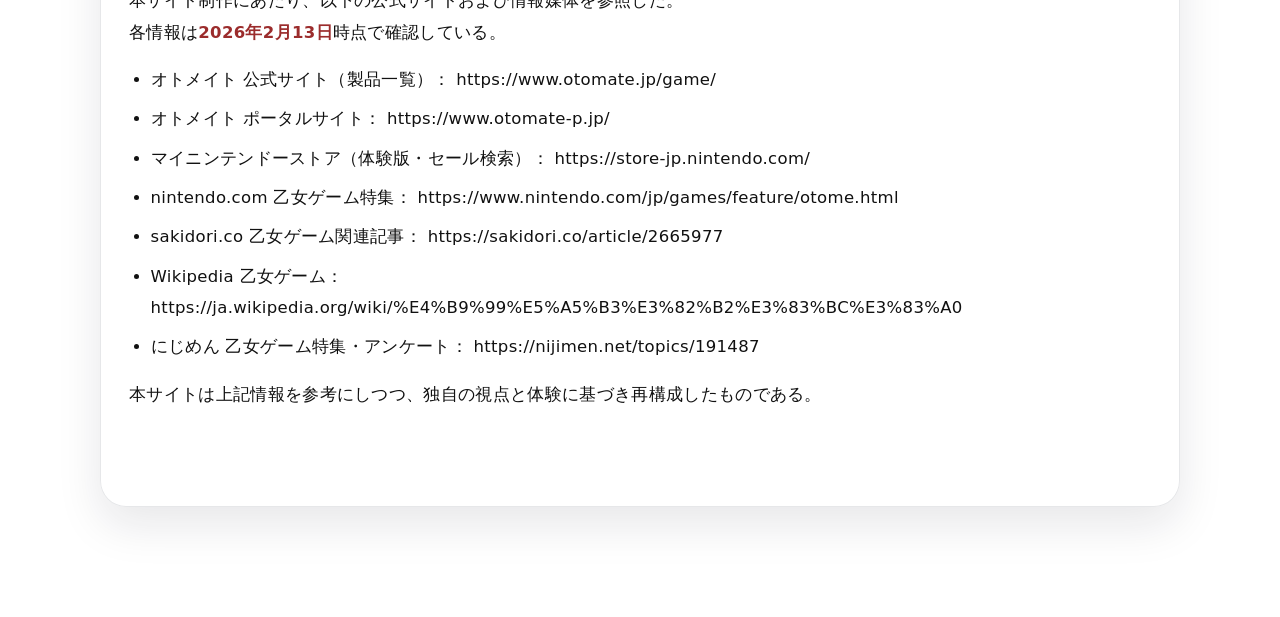
==== commit 33a930c1: "fix about" ====
--- a/about.html
+++ b/about.html
@@ -37,9 +37,6 @@
           <li>ゲーム画像・音楽などの素材は原則使用しない。</li>
           <li>
             作品名の紹介は、ネタバレを避けつつ体験価値が伝わる範囲で行う。
-          </li>
-          <li>
-            他者情報を参照する場合は、出典を明記し、引用ルールを遵守する。
           </li>
         </ul>
       </section>
--- a/assets/css/styles.css
+++ b/assets/css/styles.css
@@ -81,8 +81,6 @@
   text-rendering: optimizeLegibility;
   -webkit-font-smoothing: antialiased;
   background-attachment: fixed; /* Keep decorative bg behind content */
-  padding-top: var(--header-space);
-  padding-bottom: calc(var(--footer-space) + 36px);
 }
 
 a {
@@ -105,6 +103,14 @@
 .footer-inner {
   width: min(var(--max), calc(100% - 40px));
   margin: 0 auto;
+}
+
+#header {
+  min-height: var(--header-space);
+}
+
+#footer {
+  min-height: calc(var(--footer-space) + 36px);
 }
 
 /* ===== Main (paper) ===== */
@@ -813,7 +819,6 @@
   margin-top: 14px;
   display: grid;
   gap: 12px;
-  padding-bottom: calc(var(--footer-space) + 8px);
 }
 
 .diagnosis .question {
@@ -1030,6 +1035,14 @@
   content: "\1F451";
 }
 
+#type-a .simple-list li:nth-of-type(1)::before {
+  content: "\2696\00A0";
+}
+
+#type-a .simple-list li:nth-of-type(2)::before {
+  content: "\1F552\00A0";
+}
+
 #type-b .work-card:nth-of-type(1) h3::before {
   content: "\2699";
 }
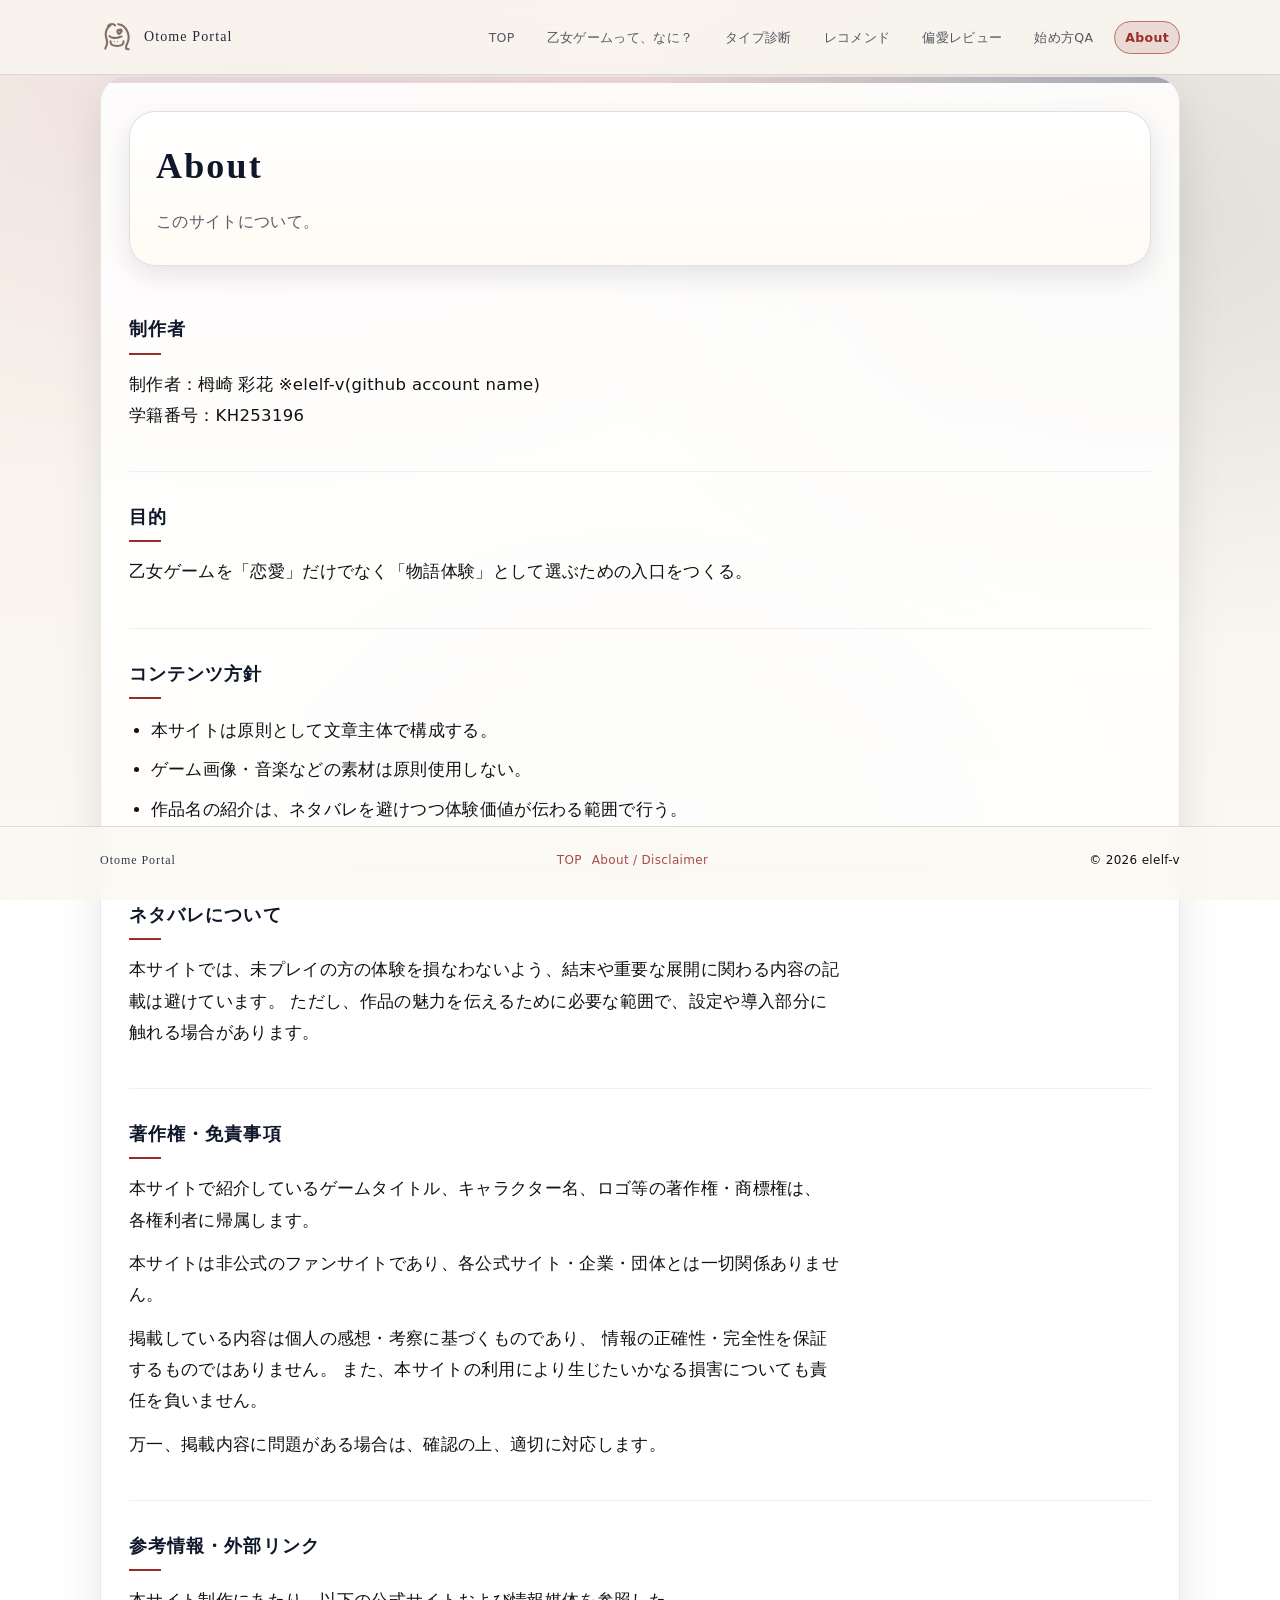
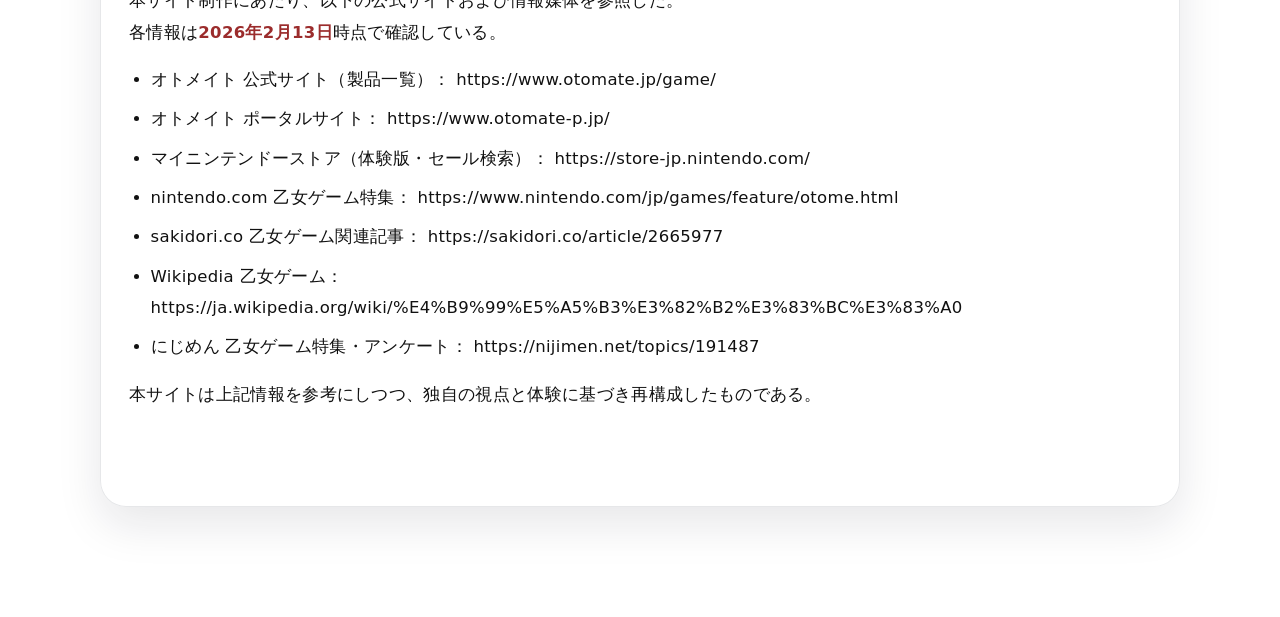
==== commit 4867708d: "change name" ====
--- a/about.html
+++ b/about.html
@@ -18,8 +18,8 @@
       <section aria-labelledby="about-creator">
         <h2 id="about-creator">制作者</h2>
         <p>
-          制作者：elelf-v<br />
-          学籍番号：提出版（submitブランチ）に記載
+          制作者：栂崎 彩花 ※elelf-v(github account name)<br />
+          学籍番号：KH253196
         </p>
       </section>
 
